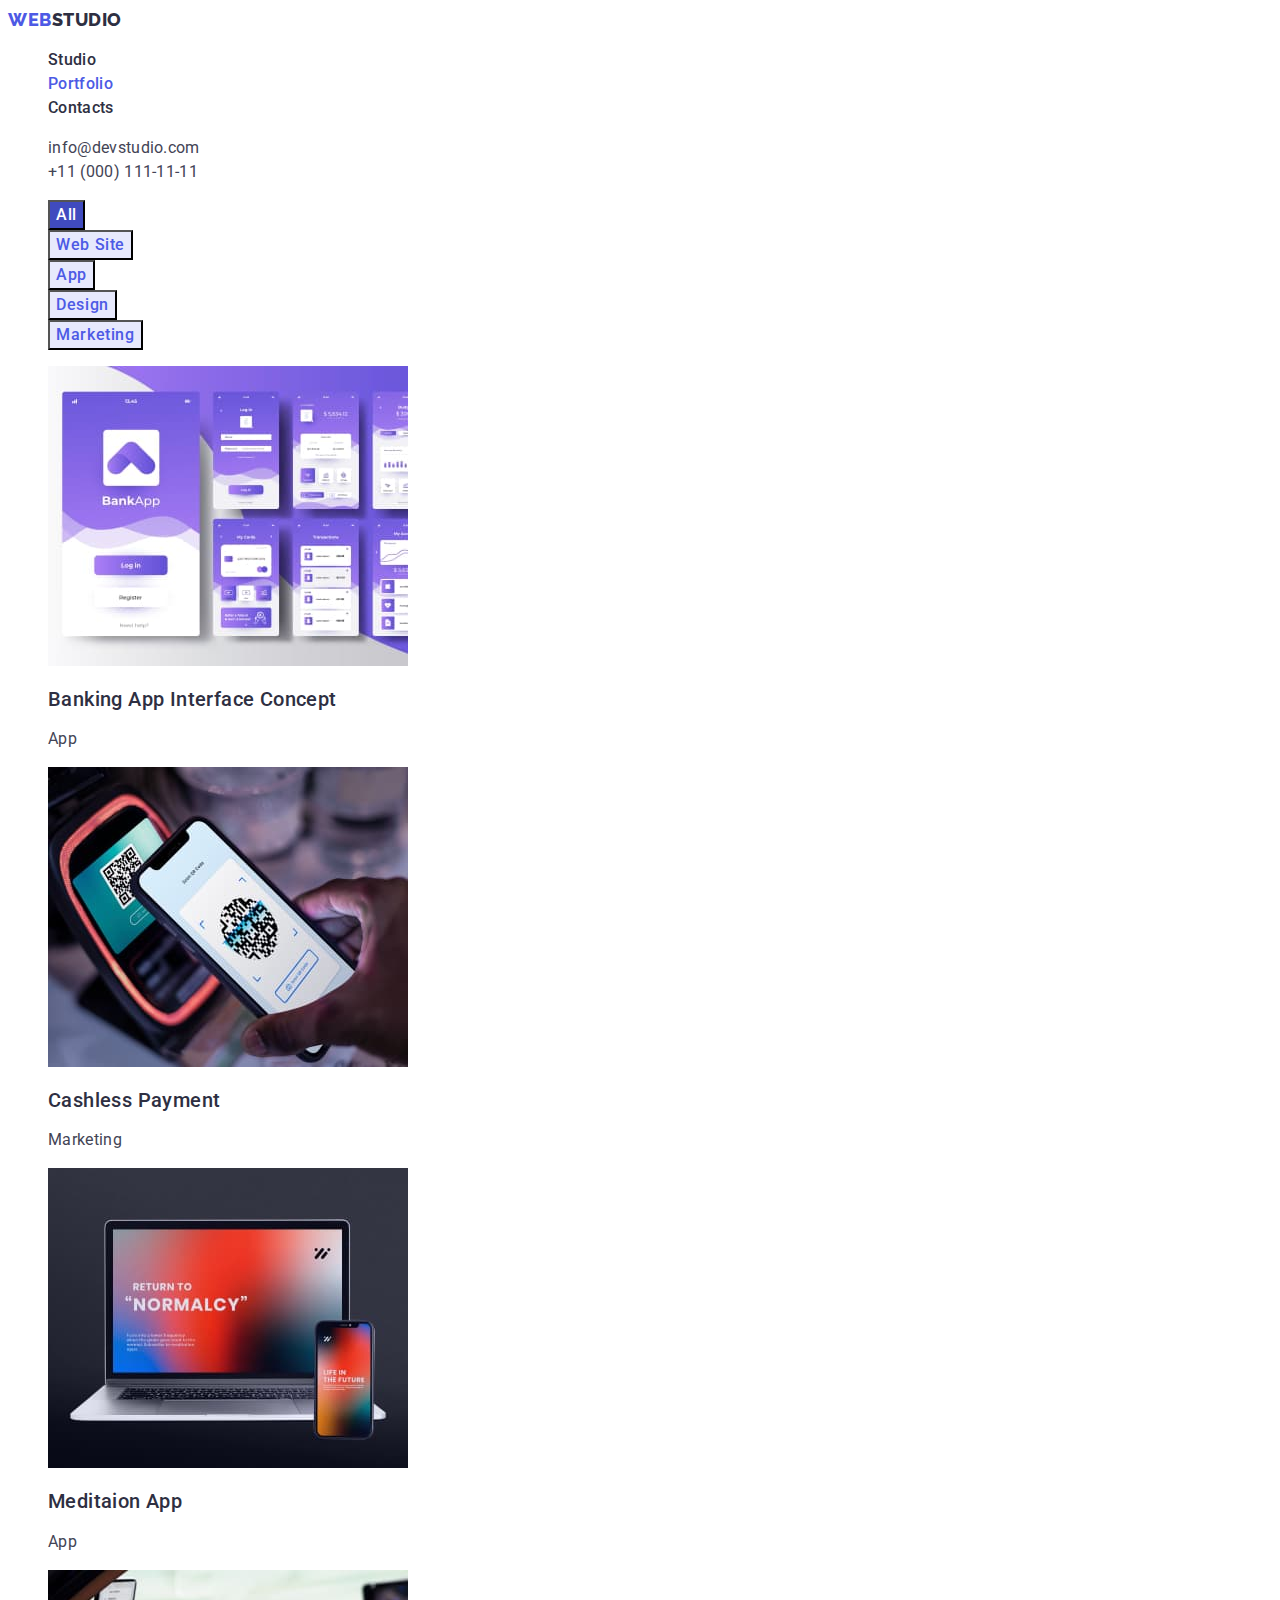
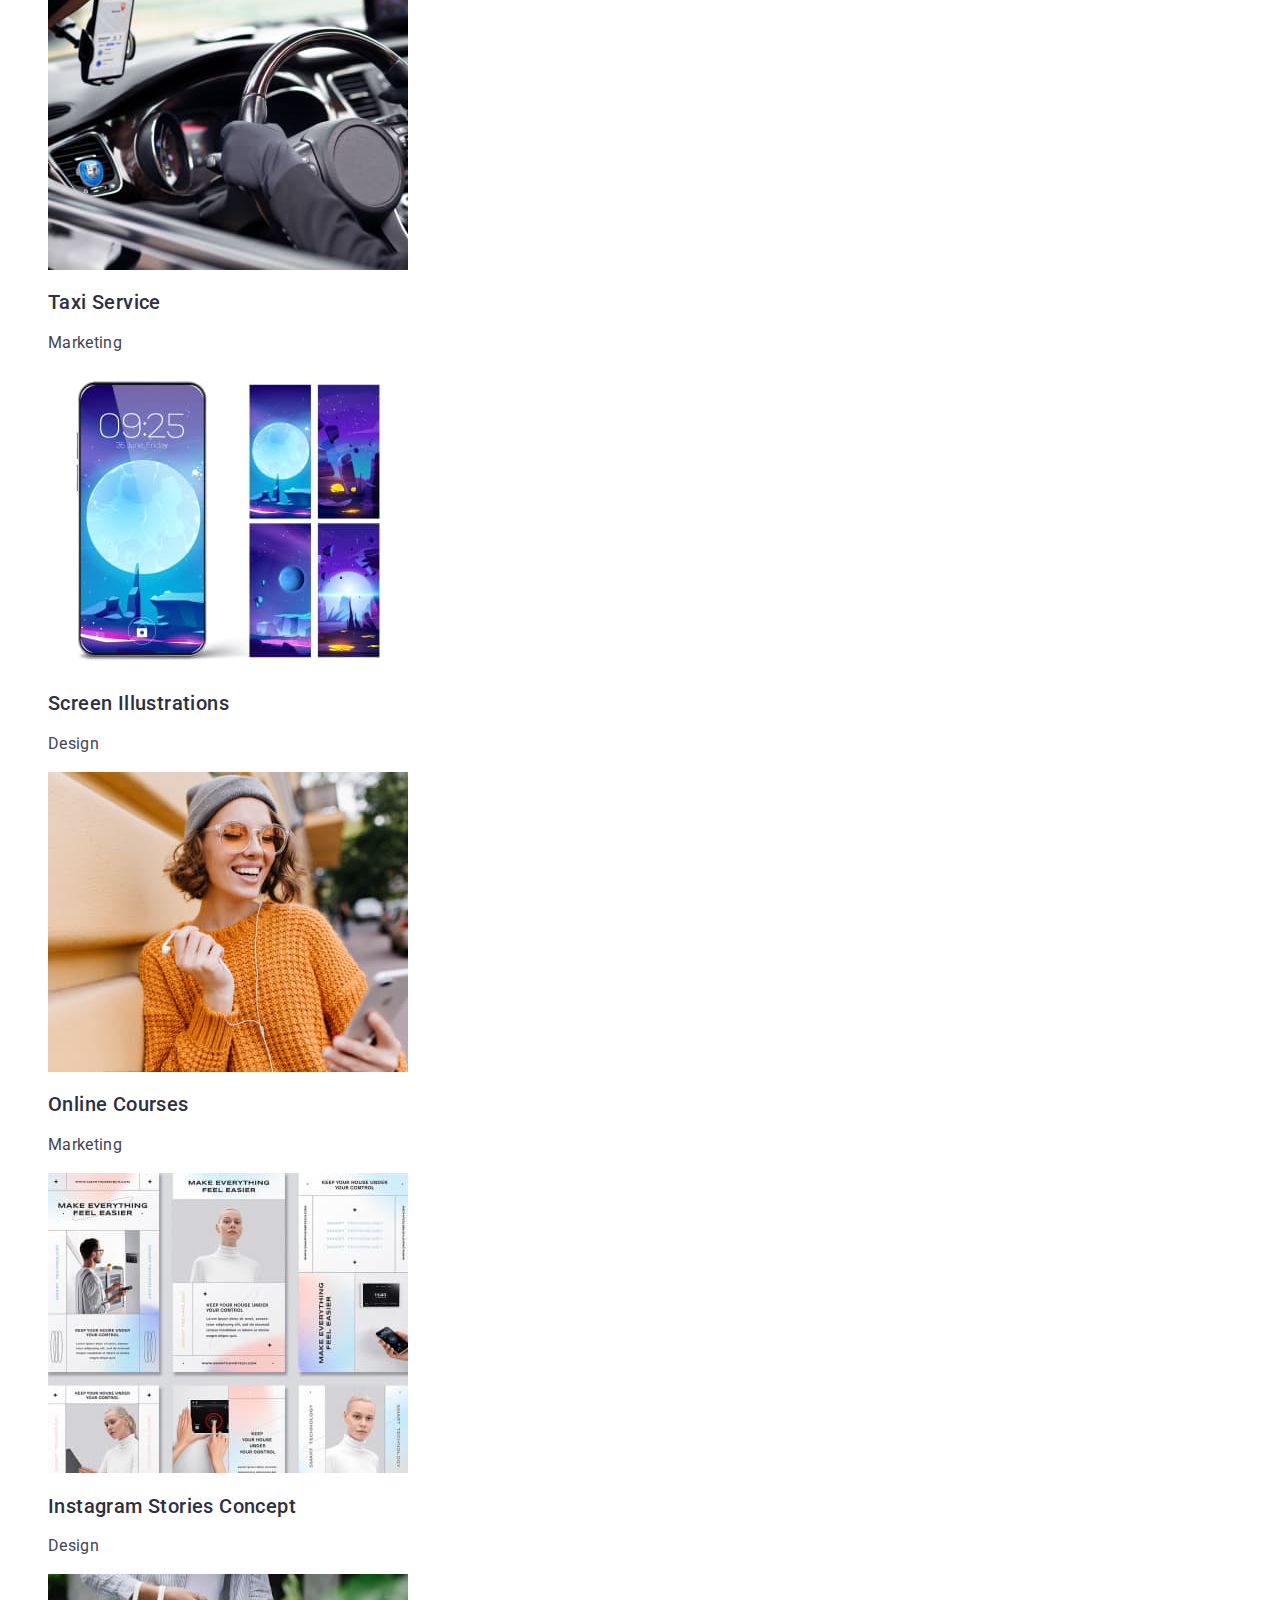
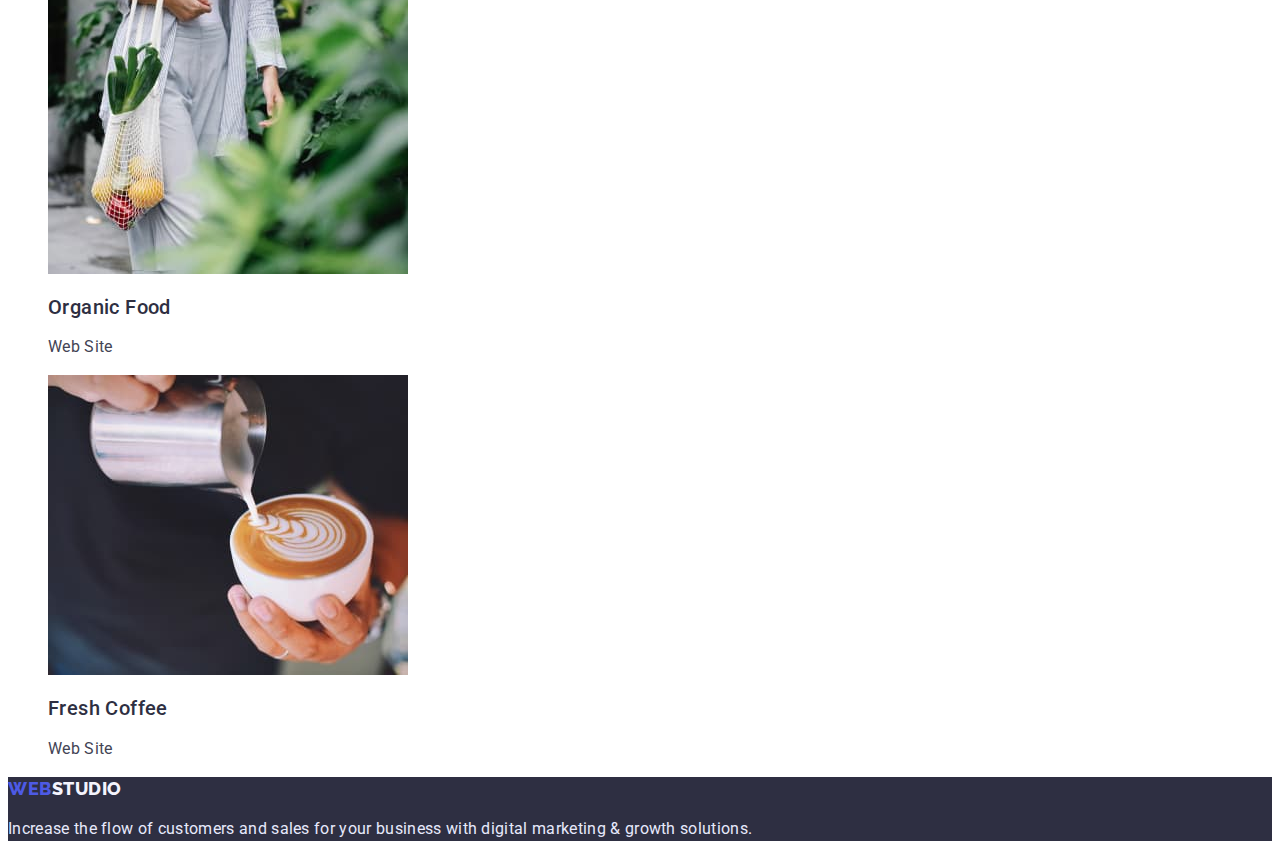
==== portfolio.html @ 308865af "Initial commit" ====
<!DOCTYPE html>
<html lang="en">
  <head>
    <meta charset="UTF-8" />
    <meta http-equiv="X-UA-Compatible" content="IE=edge" />
    <meta name="viewport" content="width=device-width, initial-scale=1.0" />
    <title>Web Studio</title>

    <!-- Fonts -->
    <link rel="preconnect" href="https://fonts.googleapis.com" />
    <link rel="preconnect" href="https://fonts.gstatic.com" crossorigin />
    <link
      href="https://fonts.googleapis.com/css2?family=Raleway:wght@800&family=Roboto:wght@400;500;700&display=swap"
      rel="stylesheet"
    />

    <link rel="stylesheet" href="./css/styles.css" />
  </head>

  <body>
    <header>
      <a href="./index.html" class="link logo"><span class="accent">WEB</span>STUDIO</a>

      <nav class="site-nav">
        <ul class="list">
          <li>
            <a href="./index.html" class="link">Studio</a>
          </li>
          <li>
            <a href="./portfolio.html" class="link active">Portfolio</a>
          </li>
          <li>
            <a href="./contacts.html" class="link">Contacts</a>
          </li>
        </ul>
      </nav>

      <ul class="list contacts-nav">
        <li>
          <a href="mailto:info@devstudio.com" class="link">info@devstudio.com</a>
        </li>
        <li>
          <a href="tel:110001111111" class="link">+11 (000) 111-11-11</a>
        </li>
      </ul>
    </header>

    <main>
      <section class="section">
        <h1 class="title visually-hidden">Portfolio</h1>

        <ul class="list">
          <li><button type="button" class="btn active">All</button></li>
          <li><button type="button" class="btn">Web Site</button></li>
          <li><button type="button" class="btn">App</button></li>
          <li><button type="button" class="btn">Design</button></li>
          <li><button type="button" class="btn">Marketing</button></li>
        </ul>

        <ul class="list">
          <li>
            <img
              src="./images/portfolio-01.jpg"
              alt="Banking App Interface Concept"
              width="360"
              height="300"
            />
            <h2 class="subtitle">Banking App Interface Concept</h2>
            <p class="text">App</p>
          </li>
          <li>
            <img src="./images/portfolio-02.jpg" alt="Cashless Payment" width="360" height="300" />
            <h2 class="subtitle">Cashless Payment</h2>
            <p class="text">Marketing</p>
          </li>
          <li>
            <img src="./images/portfolio-03.jpg" alt="Meditaion App" width="360" height="300" />
            <h2 class="subtitle">Meditaion App</h2>
            <p class="text">App</p>
          </li>
          <li>
            <img src="./images/portfolio-04.jpg" alt="Taxi Service" width="360" height="300" />
            <h2 class="subtitle">Taxi Service</h2>
            <p class="text">Marketing</p>
          </li>
          <li>
            <img
              src="./images/portfolio-05.jpg"
              alt="Screen Illustrations"
              width="360"
              height="300"
            />
            <h2 class="subtitle">Screen Illustrations</h2>
            <p class="text">Design</p>
          </li>
          <li>
            <img src="./images/portfolio-06.jpg" alt="Smiling girl" width="360" height="300" />
            <h2 class="subtitle">Online Courses</h2>
            <p class="text">Marketing</p>
          </li>
          <li>
            <img
              src="./images/portfolio-07.jpg"
              alt="Instagram Stories Concept"
              width="360"
              height="300"
            />
            <h2 class="subtitle">Instagram Stories Concept</h2>
            <p class="text">Design</p>
          </li>
          <li>
            <img src="./images/portfolio-08.jpg" alt="Organic Food" width="360" height="300" />
            <h2 class="subtitle">Organic Food</h2>
            <p class="text">Web Site</p>
          </li>
          <li>
            <img src="./images/portfolio-09.jpg" alt="Fresh Coffee" width="360" height="300" />
            <h2 class="subtitle">Fresh Coffee</h2>
            <p class="text">Web Site</p>
          </li>
        </ul>
      </section>
    </main>

    <footer class="footer-wrap">
      <a href="./index.html" class="link logo"><span class="accent">WEB</span>STUDIO</a>
      <p class="text">
        Increase the flow of customers and sales for your business with digital marketing & growth
        solutions.
      </p>
    </footer>
  </body>
</html>
---- css/styles.css ----
:root {
  /* IRIS: CTAs Focused Active states Links */
  --primary-brand-color: #4d5ae5;
  --pressed-state-color: #404bbf;

  /* NAVY BLUE: Overlays Shadows Headings */
  --dark-color: #2e2f42;

  /* GREEN: Valid fields Success messages */
  --sucsses-color: #31d0aa;

  /* SLATE: */
  --primary-text-color: #434455;

  /* LIGHT SLATE: Helper text Deemphasized text */
  --subtle-text-color: #8e8f99;

  /* CORNFLOWER: Accent color Hairlines Subtle backgrounds */
  --accent-color: #e7e9fc;

  /* CLOUD: Light mode backgrounds Light mode Dialogs/alerts  */
  --light-color: #f4f4fd;
  --white-color: #ffffff;
}

body {
  font-family: 'Roboto', sans-serif;
  font-size: 16px;
  letter-spacing: 0.02em;
  color: var(--primary-text-color);
  background-color: var(--white-color);
}

/* Common Rules */
.list {
  list-style: none;
}

.link {
  text-decoration: none;
}

.accent {
  color: var(--primary-brand-color);
}

.light {
  color: var(--light-color);
}

.btn {
  cursor: pointer;
  font-family: 'Roboto', sans-serif;
  font-weight: 500;
  font-size: 16px;
  line-height: 1.5;
  letter-spacing: 0.04em;
  color: var(--primary-brand-color);
  background-color: var(--accent-color);
}

.btn.active,
.btn:hover,
.btn:focus {
  color: var(--white-color);
  background-color: var(--pressed-state-color);
}

.visually-hidden {
  position: absolute;
  width: 1px;
  height: 1px;
  margin: -1px;
  border: 0;
  padding: 0;

  white-space: nowrap;
  clip-path: inset(100%);
  clip: rect(0 0 0 0);
  overflow: hidden;
}

/* HEADER */
.logo {
  font-family: 'Raleway', sans-serif;
  font-weight: 800;
  font-size: 18px;
  line-height: 1.33;
  letter-spacing: 0.03em;
  text-transform: uppercase;
  color: var(--dark-color);
}

.site-nav .link {
  font-weight: 500;
  /* font-size: 16px; */
  line-height: 1.5;
  /* letter-spacing: 0.02em; */
  color: var(--dark-color);
}

.site-nav .active {
  color: var(--primary-brand-color);
}

.contacts-nav .link {
  /* font-size: 16px; */
  line-height: 1.5;
  /* letter-spacing: 0.02em; */
  color: var(--primary-text-color);
}

.site-nav .link:hover,
.site-nav .link:focus,
.contacts-nav .link:hover,
.contacts-nav .link:focus {
  color: var(--primary-brand-color);
}

/* HERO section */
.hero {
  background-color: var(--dark-color);
}
.hero .title {
  color: var(--white-color);
  font-weight: 700;
  font-size: 56px;
  line-height: 1.07;
  letter-spacing: 0.02em;
  text-align: center;
}

.btn-hero {
  color: var(--white-color);
  background-color: var(--primary-brand-color);
}

/* SECTION */
.section .title {
  font-weight: 700;
  font-size: 36px;
  line-height: 1.11;
  letter-spacing: 0.02em;
  color: var(--dark-color);

  text-align: center;
  text-transform: capitalize;
}

.section .subtitle {
  font-weight: 500;
  font-size: 20px;
  line-height: 1.2;
  letter-spacing: 0.02em;
  color: var(--dark-color);
}

.section .text {
  line-height: 1.5;
}

/* TEAM section */
.team {
  background-color: var(--light-color);
}

/* FOOTER */

.footer-wrap {
  background-color: var(--dark-color);
  color: var(--accent-color);
}

.footer-wrap .logo {
  color: var(--light-color);
}

.footer-wrap .text {
  line-height: 1.5;
}
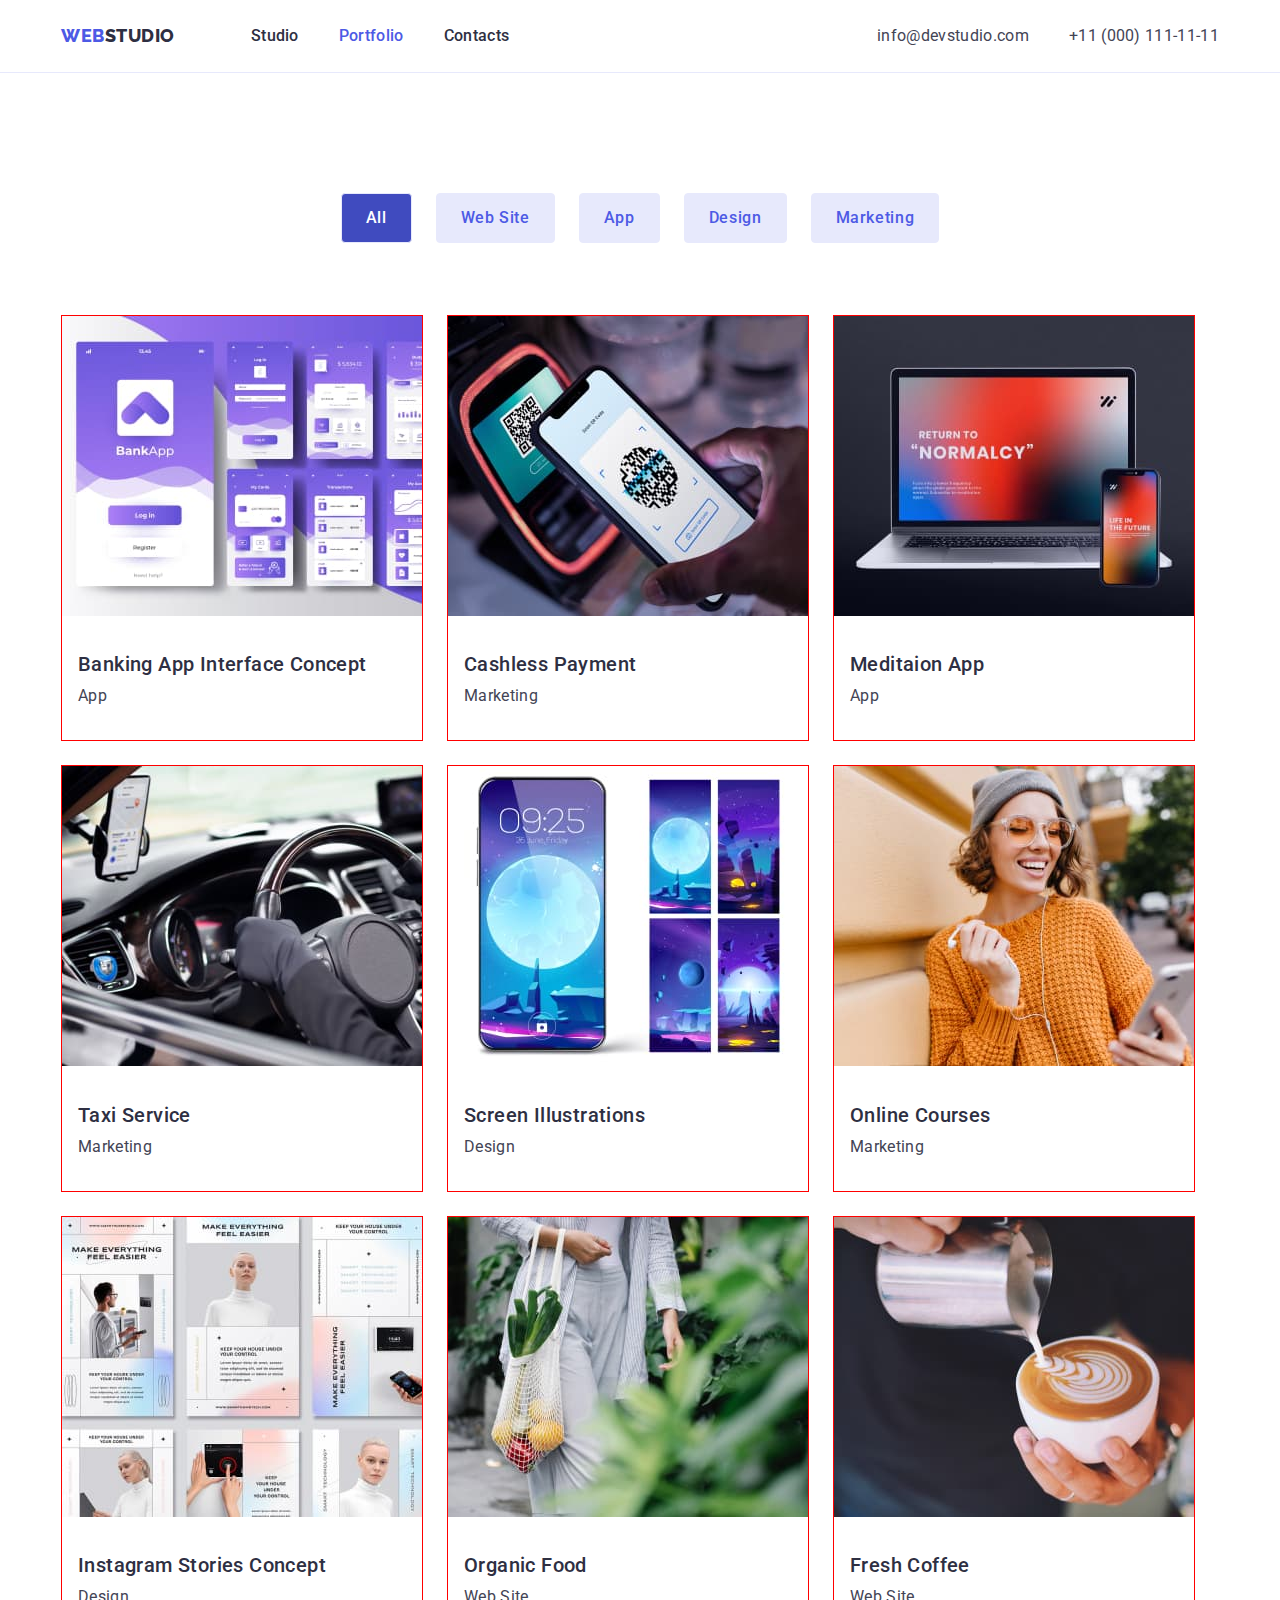
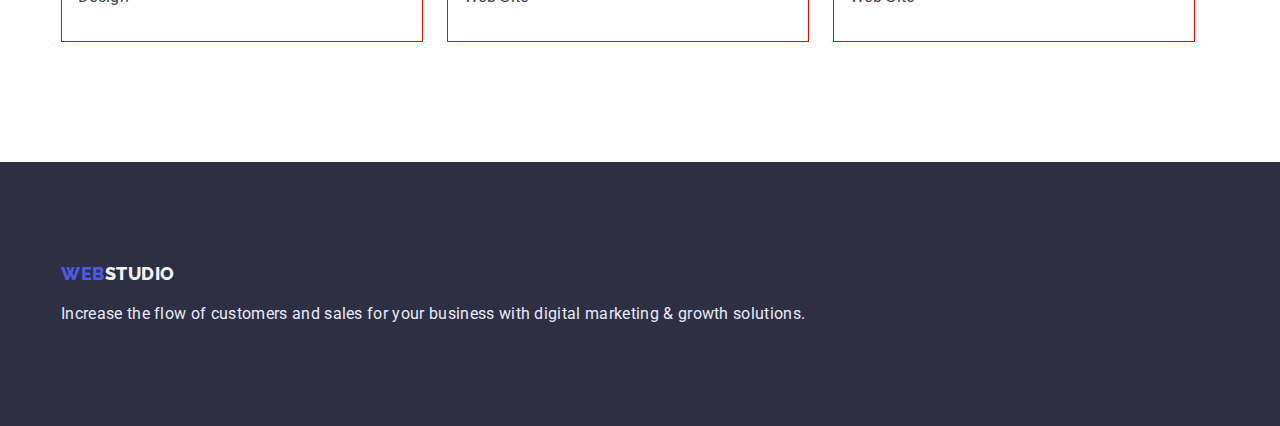
==== commit 948e0217: "first commit" ====
--- a/portfolio.html
+++ b/portfolio.html
@@ -14,120 +14,145 @@
       rel="stylesheet"
     />
 
+    <link
+      rel="stylesheet"
+      href="https://cdnjs.cloudflare.com/ajax/libs/modern-normalize/1.1.0/modern-normalize.css"
+    />
     <link rel="stylesheet" href="./css/styles.css" />
   </head>
 
   <body>
-    <header>
-      <a href="./index.html" class="link logo"><span class="accent">WEB</span>STUDIO</a>
+    <header class="header">
+      <div class="container">
+        <a href="./index.html" class="link logo"><span class="accent">WEB</span>STUDIO</a>
 
-      <nav class="site-nav">
-        <ul class="list">
-          <li>
-            <a href="./index.html" class="link">Studio</a>
+        <nav>
+          <ul class="site-nav">
+            <li class="item">
+              <a href="./index.html" class="link">Studio</a>
+            </li>
+            <li class="item">
+              <a href="./portfolio.html" class="link active">Portfolio</a>
+            </li>
+            <li class="item">
+              <a href="./contacts.html" class="link">Contacts</a>
+            </li>
+          </ul>
+        </nav>
+
+        <ul class="contacts-nav">
+          <li class="item">
+            <a href="mailto:info@devstudio.com" class="link">info@devstudio.com</a>
           </li>
-          <li>
-            <a href="./portfolio.html" class="link active">Portfolio</a>
-          </li>
-          <li>
-            <a href="./contacts.html" class="link">Contacts</a>
+          <li class="item">
+            <a href="tel:110001111111" class="link">+11 (000) 111-11-11</a>
           </li>
         </ul>
-      </nav>
-
-      <ul class="list contacts-nav">
-        <li>
-          <a href="mailto:info@devstudio.com" class="link">info@devstudio.com</a>
-        </li>
-        <li>
-          <a href="tel:110001111111" class="link">+11 (000) 111-11-11</a>
-        </li>
-      </ul>
+      </div>
     </header>
 
     <main>
       <section class="section">
-        <h1 class="title visually-hidden">Portfolio</h1>
+        <div class="container">
+          <h1 class="title visually-hidden">Portfolio</h1>
 
-        <ul class="list">
-          <li><button type="button" class="btn active">All</button></li>
-          <li><button type="button" class="btn">Web Site</button></li>
-          <li><button type="button" class="btn">App</button></li>
-          <li><button type="button" class="btn">Design</button></li>
-          <li><button type="button" class="btn">Marketing</button></li>
-        </ul>
+          <ul class="portfolio-nav">
+            <li class="item">
+              <button type="button" class="btn active">All</button>
+            </li>
+            <li class="item">
+              <button type="button" class="btn">Web Site</button>
+            </li>
+            <li class="item">
+              <button type="button" class="btn">App</button>
+            </li>
+            <li class="item">
+              <button type="button" class="btn">Design</button>
+            </li>
+            <li class="item">
+              <button type="button" class="btn">Marketing</button>
+            </li>
+          </ul>
 
-        <ul class="list">
-          <li>
-            <img
-              src="./images/portfolio-01.jpg"
-              alt="Banking App Interface Concept"
-              width="360"
-              height="300"
-            />
-            <h2 class="subtitle">Banking App Interface Concept</h2>
-            <p class="text">App</p>
-          </li>
-          <li>
-            <img src="./images/portfolio-02.jpg" alt="Cashless Payment" width="360" height="300" />
-            <h2 class="subtitle">Cashless Payment</h2>
-            <p class="text">Marketing</p>
-          </li>
-          <li>
-            <img src="./images/portfolio-03.jpg" alt="Meditaion App" width="360" height="300" />
-            <h2 class="subtitle">Meditaion App</h2>
-            <p class="text">App</p>
-          </li>
-          <li>
-            <img src="./images/portfolio-04.jpg" alt="Taxi Service" width="360" height="300" />
-            <h2 class="subtitle">Taxi Service</h2>
-            <p class="text">Marketing</p>
-          </li>
-          <li>
-            <img
-              src="./images/portfolio-05.jpg"
-              alt="Screen Illustrations"
-              width="360"
-              height="300"
-            />
-            <h2 class="subtitle">Screen Illustrations</h2>
-            <p class="text">Design</p>
-          </li>
-          <li>
-            <img src="./images/portfolio-06.jpg" alt="Smiling girl" width="360" height="300" />
-            <h2 class="subtitle">Online Courses</h2>
-            <p class="text">Marketing</p>
-          </li>
-          <li>
-            <img
-              src="./images/portfolio-07.jpg"
-              alt="Instagram Stories Concept"
-              width="360"
-              height="300"
-            />
-            <h2 class="subtitle">Instagram Stories Concept</h2>
-            <p class="text">Design</p>
-          </li>
-          <li>
-            <img src="./images/portfolio-08.jpg" alt="Organic Food" width="360" height="300" />
-            <h2 class="subtitle">Organic Food</h2>
-            <p class="text">Web Site</p>
-          </li>
-          <li>
-            <img src="./images/portfolio-09.jpg" alt="Fresh Coffee" width="360" height="300" />
-            <h2 class="subtitle">Fresh Coffee</h2>
-            <p class="text">Web Site</p>
-          </li>
-        </ul>
+          <ul class="portfolio-list">
+            <li class="item">
+              <img
+                src="./images/portfolio-01.jpg"
+                alt="Banking App Interface Concept"
+                width="360"
+                height="300"
+              />
+              <h2 class="subtitle">Banking App Interface Concept</h2>
+              <p class="text">App</p>
+            </li>
+            <li class="item">
+              <img
+                src="./images/portfolio-02.jpg"
+                alt="Cashless Payment"
+                width="360"
+                height="300"
+              />
+              <h2 class="subtitle">Cashless Payment</h2>
+              <p class="text">Marketing</p>
+            </li>
+            <li class="item">
+              <img src="./images/portfolio-03.jpg" alt="Meditaion App" width="360" height="300" />
+              <h2 class="subtitle">Meditaion App</h2>
+              <p class="text">App</p>
+            </li>
+            <li class="item">
+              <img src="./images/portfolio-04.jpg" alt="Taxi Service" width="360" height="300" />
+              <h2 class="subtitle">Taxi Service</h2>
+              <p class="text">Marketing</p>
+            </li>
+            <li class="item">
+              <img
+                src="./images/portfolio-05.jpg"
+                alt="Screen Illustrations"
+                width="360"
+                height="300"
+              />
+              <h2 class="subtitle">Screen Illustrations</h2>
+              <p class="text">Design</p>
+            </li>
+            <li class="item">
+              <img src="./images/portfolio-06.jpg" alt="Smiling girl" width="360" height="300" />
+              <h2 class="subtitle">Online Courses</h2>
+              <p class="text">Marketing</p>
+            </li>
+            <li class="item">
+              <img
+                src="./images/portfolio-07.jpg"
+                alt="Instagram Stories Concept"
+                width="360"
+                height="300"
+              />
+              <h2 class="subtitle">Instagram Stories Concept</h2>
+              <p class="text">Design</p>
+            </li>
+            <li class="item">
+              <img src="./images/portfolio-08.jpg" alt="Organic Food" width="360" height="300" />
+              <h2 class="subtitle">Organic Food</h2>
+              <p class="text">Web Site</p>
+            </li>
+            <li class="item">
+              <img src="./images/portfolio-09.jpg" alt="Fresh Coffee" width="360" height="300" />
+              <h2 class="subtitle">Fresh Coffee</h2>
+              <p class="text">Web Site</p>
+            </li>
+          </ul>
+        </div>
       </section>
     </main>
 
-    <footer class="footer-wrap">
-      <a href="./index.html" class="link logo"><span class="accent">WEB</span>STUDIO</a>
-      <p class="text">
-        Increase the flow of customers and sales for your business with digital marketing & growth
-        solutions.
-      </p>
+    <footer class="footer">
+      <div class="container">
+        <a href="./index.html" class="link logo"><span class="accent">WEB</span>STUDIO</a>
+        <p class="text">
+          Increase the flow of customers and sales for your business with digital marketing & growth
+          solutions.
+        </p>
+      </div>
     </footer>
   </body>
 </html>
--- a/css/styles.css
+++ b/css/styles.css
@@ -31,41 +31,24 @@
   background-color: var(--white-color);
 }
 
+h1,
+h2,
+h3,
+h4,
+h5,
+h6,
+p {
+  margin: 0;
+  padding: 0;
+}
+
+ul {
+  list-style: none;
+  margin: 0;
+  padding: 0;
+}
+
 /* Common Rules */
-.list {
-  list-style: none;
-}
-
-.link {
-  text-decoration: none;
-}
-
-.accent {
-  color: var(--primary-brand-color);
-}
-
-.light {
-  color: var(--light-color);
-}
-
-.btn {
-  cursor: pointer;
-  font-family: 'Roboto', sans-serif;
-  font-weight: 500;
-  font-size: 16px;
-  line-height: 1.5;
-  letter-spacing: 0.04em;
-  color: var(--primary-brand-color);
-  background-color: var(--accent-color);
-}
-
-.btn.active,
-.btn:hover,
-.btn:focus {
-  color: var(--white-color);
-  background-color: var(--pressed-state-color);
-}
-
 .visually-hidden {
   position: absolute;
   width: 1px;
@@ -80,8 +63,91 @@
   overflow: hidden;
 }
 
+.link {
+  text-decoration: none;
+}
+
+.accent {
+  color: var(--primary-brand-color);
+}
+
+.light {
+  color: var(--light-color);
+}
+
+.text-center {
+  text-align: center;
+}
+
+.btn {
+  padding: 12px 24px;
+  cursor: pointer;
+  font-family: 'Roboto', sans-serif;
+  font-weight: 500;
+  font-size: 16px;
+  line-height: 1.5;
+  letter-spacing: 0.04em;
+  color: var(--primary-brand-color);
+  background-color: var(--accent-color);
+  border: 1px solid var(--accent-color);
+  border-radius: 4px;
+}
+
+.btn.active,
+.btn:hover,
+.btn:focus {
+  color: var(--white-color);
+  background-color: var(--pressed-state-color);
+}
+
+.container {
+  width: 1158px;
+  margin-left: auto;
+  margin-right: auto;
+}
+
+.section {
+  padding-top: 120px;
+  padding-bottom: 120px;
+}
+
+.section .title {
+  font-weight: 700;
+  font-size: 36px;
+  line-height: 1.11;
+  letter-spacing: 0.02em;
+  color: var(--dark-color);
+
+  text-align: center;
+  text-transform: capitalize;
+}
+
+.section .subtitle {
+  font-weight: 500;
+  font-size: 20px;
+  line-height: 1.2;
+  letter-spacing: 0.02em;
+  color: var(--dark-color);
+}
+
+.section .text {
+  line-height: 1.5;
+}
+
 /* HEADER */
+.header {
+  border-bottom: 1px solid var(--accent-color);
+}
+
+.header .container {
+  display: flex;
+  padding-top: 24px;
+  padding-bottom: 24px;
+}
+
 .logo {
+  margin-right: 76px;
+
   font-family: 'Raleway', sans-serif;
   font-weight: 800;
   font-size: 18px;
@@ -91,22 +157,35 @@
   color: var(--dark-color);
 }
 
+.site-nav {
+  display: flex;
+}
+
+.site-nav .item:not(:last-child) {
+  margin-right: 40px;
+}
+
 .site-nav .link {
   font-weight: 500;
-  /* font-size: 16px; */
-  line-height: 1.5;
-  /* letter-spacing: 0.02em; */
+  line-height: 1.5;
   color: var(--dark-color);
 }
 
-.site-nav .active {
+.site-nav .link.active {
   color: var(--primary-brand-color);
 }
 
+.contacts-nav {
+  display: flex;
+  margin-left: auto;
+}
+
+.contacts-nav .item:not(:last-child) {
+  margin-right: 40px;
+}
+
 .contacts-nav .link {
-  /* font-size: 16px; */
-  line-height: 1.5;
-  /* letter-spacing: 0.02em; */
+  line-height: 1.5;
   color: var(--primary-text-color);
 }
 
@@ -120,43 +199,47 @@
 /* HERO section */
 .hero {
   background-color: var(--dark-color);
-}
-.hero .title {
+  text-align: center;
+  /* padding-top: 188px; */
+  /* padding-bottom: 188px; */
+}
+
+.section.hero .title {
   color: var(--white-color);
   font-weight: 700;
   font-size: 56px;
   line-height: 1.07;
   letter-spacing: 0.02em;
-  text-align: center;
 }
 
 .btn-hero {
+  margin-top: 48px;
+  padding: 16px 32px;
   color: var(--white-color);
   background-color: var(--primary-brand-color);
-}
-
-/* SECTION */
-.section .title {
-  font-weight: 700;
-  font-size: 36px;
-  line-height: 1.11;
-  letter-spacing: 0.02em;
-  color: var(--dark-color);
-
-  text-align: center;
-  text-transform: capitalize;
-}
-
-.section .subtitle {
-  font-weight: 500;
-  font-size: 20px;
-  line-height: 1.2;
-  letter-spacing: 0.02em;
-  color: var(--dark-color);
-}
-
-.section .text {
-  line-height: 1.5;
+  box-shadow: 0px 4px 4px rgba(0, 0, 0, 0.15);
+}
+
+/* SKILLS section */
+.skills-list {
+  display: flex;
+}
+
+.skills-list .item:not(:last-child) {
+  margin-right: 24px;
+}
+
+.skills-list .subtitle {
+  margin-bottom: 8px;
+}
+/* WORK section */
+.work-list {
+  display: flex;
+  margin-top: 72px;
+}
+
+.work-list .item:not(:last-child) {
+  margin-right: 24px;
 }
 
 /* TEAM section */
@@ -164,17 +247,84 @@
   background-color: var(--light-color);
 }
 
+.team-list {
+  display: flex;
+  margin-top: 72px;
+}
+
+.team-list .item {
+  padding-bottom: 32px;
+  background-color: var(--white-color);
+  /* text-align: center; */
+  border-radius: 0px 0px 4px 4px;
+  box-shadow: 0px 1px 6px rgba(46, 47, 66, 0.08), 0px 1px 1px rgba(46, 47, 66, 0.16),
+    0px 2px 1px rgba(46, 47, 66, 0.08);
+}
+
+.team-list .item:not(:last-child) {
+  margin-right: 24px;
+}
+
+.team-list .subtitle {
+  margin-top: 32px;
+  margin-bottom: 8px;
+}
+
 /* FOOTER */
 
-.footer-wrap {
+.footer {
+  padding: 100px 0;
   background-color: var(--dark-color);
   color: var(--accent-color);
 }
 
-.footer-wrap .logo {
+.footer .logo {
+  margin-right: 0;
   color: var(--light-color);
 }
 
-.footer-wrap .text {
-  line-height: 1.5;
-}
+.footer .text {
+  display: block;
+  margin-top: 16px;
+  line-height: 1.5;
+}
+
+/* PORTFOLIO page */
+.portfolio-nav {
+  display: flex;
+  justify-content: center;
+}
+
+.portfolio-nav .item:not(:last-child) {
+  margin-right: 24px;
+}
+
+.portfolio-list {
+  display: flex;
+  flex-wrap: wrap;
+
+  margin-top: 72px;
+}
+
+.portfolio-list .item {
+  border: 1px solid red;
+  padding-bottom: 32px;
+}
+
+.portfolio-list .item:not(:last-child) {
+  margin-right: 24px;
+}
+
+.portfolio-list .item:nth-child(n + 4) {
+  margin-top: 24px;
+}
+
+.portfolio-list .subtitle,
+.portfolio-list .text {
+  margin-left: 16px;
+}
+
+.portfolio-list .subtitle {
+  margin-top: 32px;
+  margin-bottom: 8px;
+}
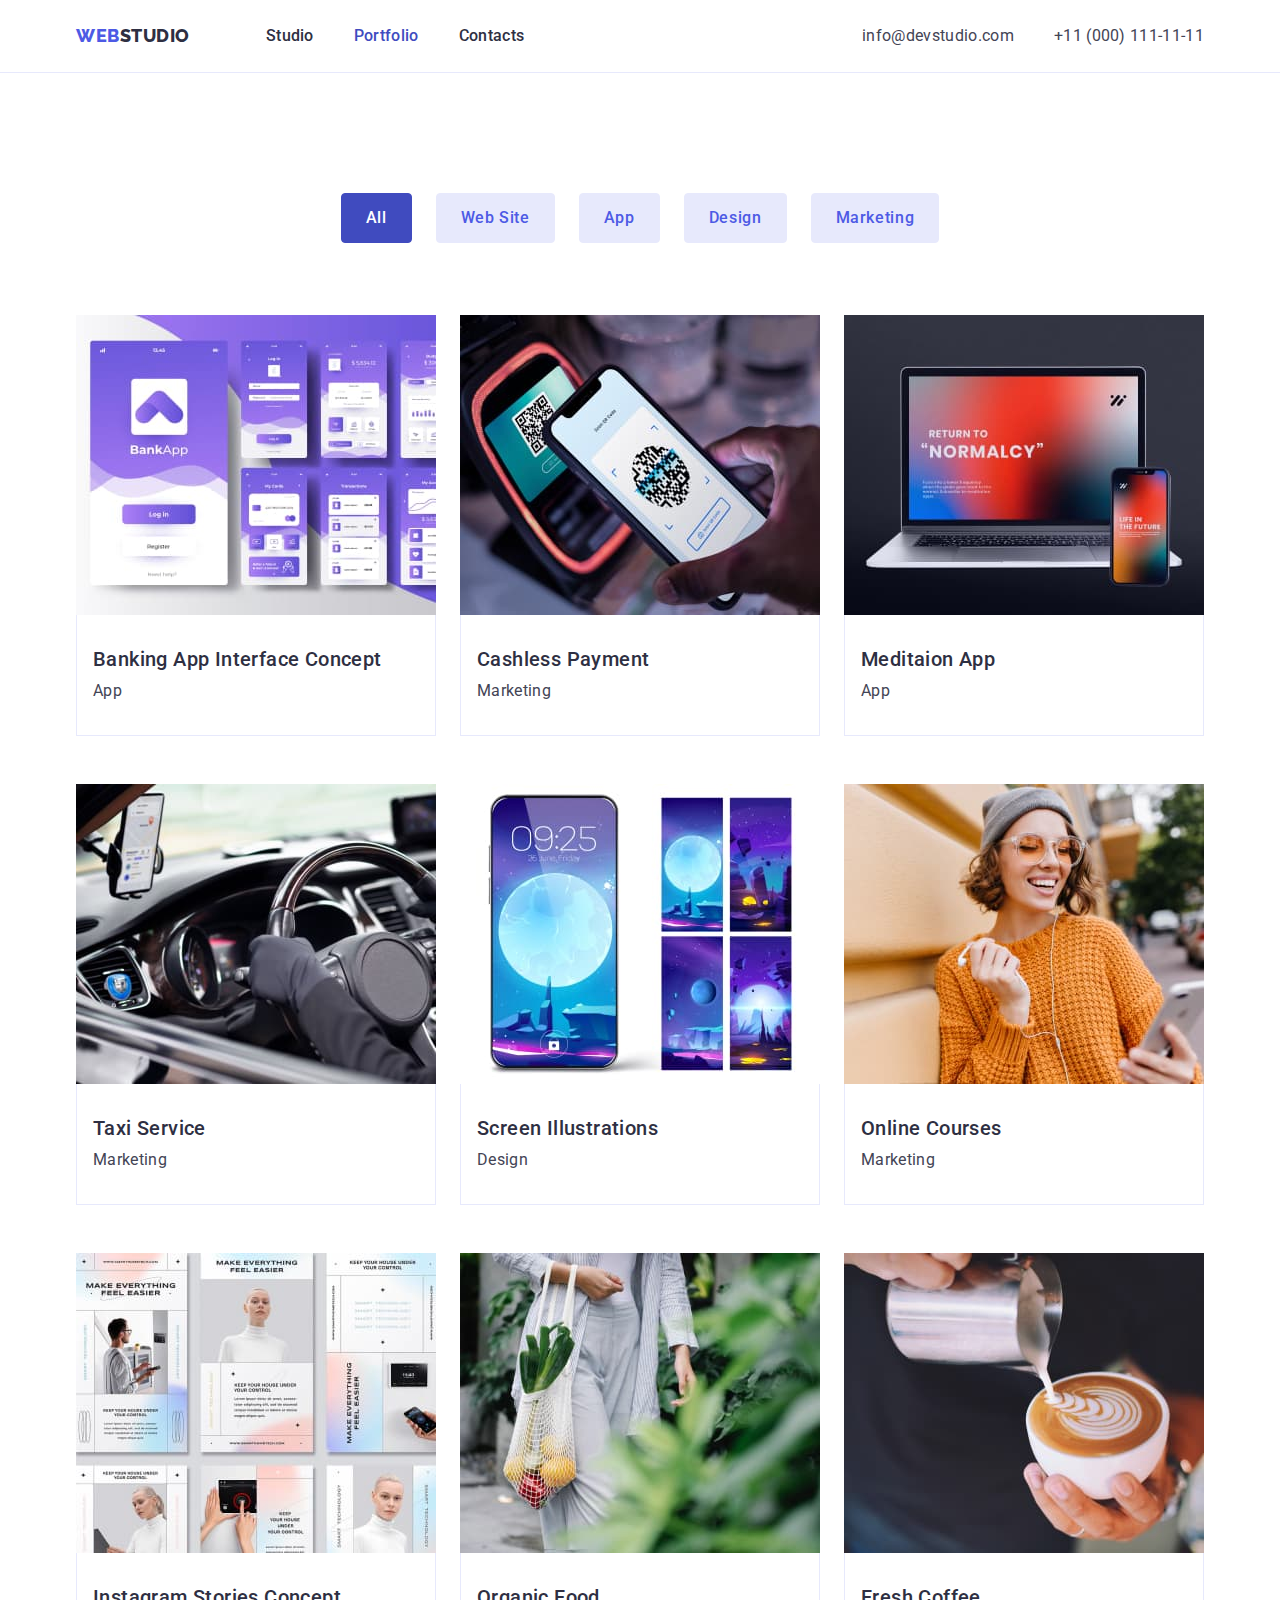
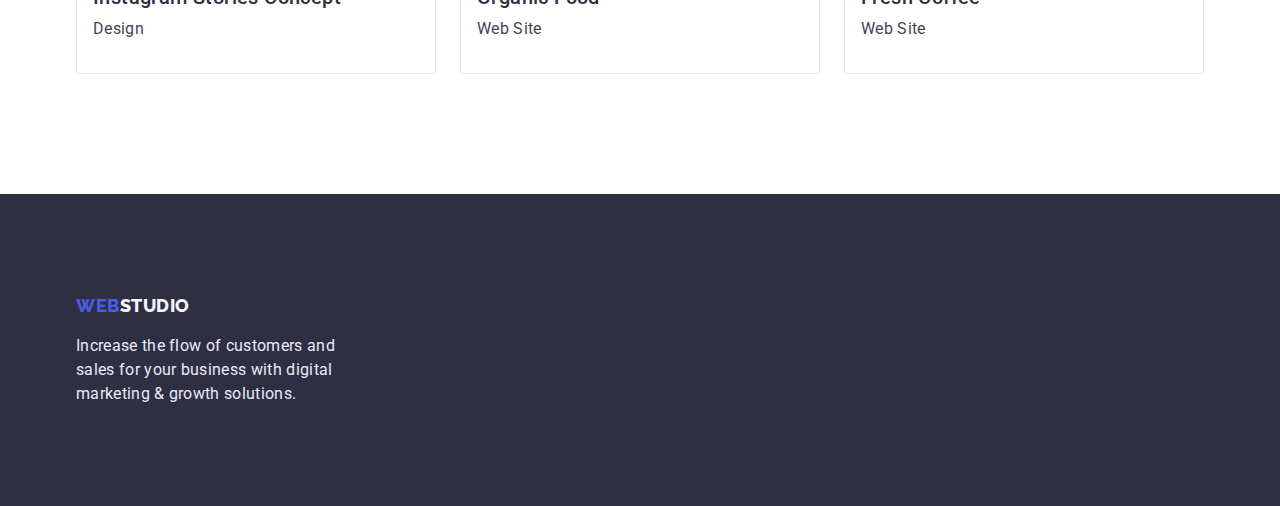
==== commit e2ffc058: "update hm-03" ====
--- a/portfolio.html
+++ b/portfolio.html
@@ -74,71 +74,167 @@
             </li>
           </ul>
 
-          <ul class="portfolio-list">
-            <li class="item">
-              <img
-                src="./images/portfolio-01.jpg"
-                alt="Banking App Interface Concept"
-                width="360"
-                height="300"
-              />
-              <h2 class="subtitle">Banking App Interface Concept</h2>
-              <p class="text">App</p>
-            </li>
-            <li class="item">
-              <img
-                src="./images/portfolio-02.jpg"
-                alt="Cashless Payment"
-                width="360"
-                height="300"
-              />
-              <h2 class="subtitle">Cashless Payment</h2>
-              <p class="text">Marketing</p>
-            </li>
-            <li class="item">
-              <img src="./images/portfolio-03.jpg" alt="Meditaion App" width="360" height="300" />
-              <h2 class="subtitle">Meditaion App</h2>
-              <p class="text">App</p>
-            </li>
-            <li class="item">
-              <img src="./images/portfolio-04.jpg" alt="Taxi Service" width="360" height="300" />
-              <h2 class="subtitle">Taxi Service</h2>
-              <p class="text">Marketing</p>
-            </li>
-            <li class="item">
-              <img
-                src="./images/portfolio-05.jpg"
-                alt="Screen Illustrations"
-                width="360"
-                height="300"
-              />
-              <h2 class="subtitle">Screen Illustrations</h2>
-              <p class="text">Design</p>
-            </li>
-            <li class="item">
-              <img src="./images/portfolio-06.jpg" alt="Smiling girl" width="360" height="300" />
-              <h2 class="subtitle">Online Courses</h2>
-              <p class="text">Marketing</p>
-            </li>
-            <li class="item">
-              <img
-                src="./images/portfolio-07.jpg"
-                alt="Instagram Stories Concept"
-                width="360"
-                height="300"
-              />
-              <h2 class="subtitle">Instagram Stories Concept</h2>
-              <p class="text">Design</p>
-            </li>
-            <li class="item">
-              <img src="./images/portfolio-08.jpg" alt="Organic Food" width="360" height="300" />
-              <h2 class="subtitle">Organic Food</h2>
-              <p class="text">Web Site</p>
-            </li>
-            <li class="item">
-              <img src="./images/portfolio-09.jpg" alt="Fresh Coffee" width="360" height="300" />
-              <h2 class="subtitle">Fresh Coffee</h2>
-              <p class="text">Web Site</p>
+          <ul class="portfolio-cards">
+            <li class="item">
+              <div class="card">
+                <div class="card-thumb">
+                  <img
+                    src="./images/portfolio-01.jpg"
+                    alt="Banking App Interface Concept"
+                    width="360"
+                    height="300"
+                  />
+                </div>
+
+                <div class="card-content">
+                  <h2 class="subtitle">Banking App Interface Concept</h2>
+                  <p class="text">App</p>
+                </div>
+              </div>
+            </li>
+
+            <li class="item">
+              <div class="card">
+                <div class="card-thumb">
+                  <img
+                    src="./images/portfolio-02.jpg"
+                    alt="Cashless Payment"
+                    width="360"
+                    height="300"
+                  />
+                </div>
+                <div class="card-content">
+                  <h2 class="subtitle">Cashless Payment</h2>
+                  <p class="text">Marketing</p>
+                </div>
+              </div>
+            </li>
+
+            <li class="item">
+              <div class="card">
+                <div class="card-thumb">
+                  <img
+                    class="cart-img"
+                    src="./images/portfolio-03.jpg"
+                    alt="Meditaion App"
+                    width="360"
+                    height="300"
+                  />
+                </div>
+
+                <div class="card-content">
+                  <h2 class="subtitle">Meditaion App</h2>
+                  <p class="text">App</p>
+                </div>
+              </div>
+            </li>
+
+            <li class="item">
+              <div class="card">
+                <div class="card-thumb">
+                  <img
+                    src="./images/portfolio-04.jpg"
+                    alt="Taxi Service"
+                    width="360"
+                    height="300"
+                  />
+                </div>
+
+                <div class="card-content">
+                  <h2 class="subtitle">Taxi Service</h2>
+                  <p class="text">Marketing</p>
+                </div>
+              </div>
+            </li>
+
+            <li class="item">
+              <div class="card">
+                <div class="card-thumb">
+                  <img
+                    src="./images/portfolio-05.jpg"
+                    alt="Screen Illustrations"
+                    width="360"
+                    height="300"
+                  />
+                </div>
+
+                <div class="card-content">
+                  <h2 class="subtitle">Screen Illustrations</h2>
+                  <p class="text">Design</p>
+                </div>
+              </div>
+            </li>
+
+            <li class="item">
+              <div class="card">
+                <div class="card-thumb">
+                  <img
+                    src="./images/portfolio-06.jpg"
+                    alt="Smiling girl"
+                    width="360"
+                    height="300"
+                  />
+                </div>
+
+                <div class="card-content">
+                  <h2 class="subtitle">Online Courses</h2>
+                  <p class="text">Marketing</p>
+                </div>
+              </div>
+            </li>
+
+            <li class="item">
+              <div class="card">
+                <div class="card-thumb">
+                  <img
+                    src="./images/portfolio-07.jpg"
+                    alt="Instagram Stories Concept"
+                    width="360"
+                    height="300"
+                  />
+                </div>
+
+                <div class="card-content">
+                  <h2 class="subtitle">Instagram Stories Concept</h2>
+                  <p class="text">Design</p>
+                </div>
+              </div>
+            </li>
+
+            <li class="item">
+              <div class="card">
+                <div class="card-thumb">
+                  <img
+                    src="./images/portfolio-08.jpg"
+                    alt="Organic Food"
+                    width="360"
+                    height="300"
+                  />
+                </div>
+
+                <div class="card-content">
+                  <h2 class="subtitle">Organic Food</h2>
+                  <p class="text">Web Site</p>
+                </div>
+              </div>
+            </li>
+
+            <li class="item">
+              <div class="card">
+                <div class="card-thumb">
+                  <img
+                    src="./images/portfolio-09.jpg"
+                    alt="Fresh Coffee"
+                    width="360"
+                    height="300"
+                  />
+                </div>
+
+                <div class="card-content">
+                  <h2 class="subtitle">Fresh Coffee</h2>
+                  <p class="text">Web Site</p>
+                </div>
+              </div>
             </li>
           </ul>
         </div>
--- a/css/styles.css
+++ b/css/styles.css
@@ -21,6 +21,19 @@
   /* CLOUD: Light mode backgrounds Light mode Dialogs/alerts  */
   --light-color: #f4f4fd;
   --white-color: #ffffff;
+
+  --card-col-gap: 24px;
+  --card-row-gap: 48px;
+}
+
+html {
+  box-sizing: border-box;
+}
+
+*,
+*::before,
+*::after {
+  box-sizing: inherit;
 }
 
 body {
@@ -39,7 +52,12 @@
 h6,
 p {
   margin: 0;
-  padding: 0;
+}
+
+img {
+  display: block;
+  max-width: 100%;
+  height: auto;
 }
 
 ul {
@@ -48,7 +66,9 @@
   padding: 0;
 }
 
-/* Common Rules */
+/*! ---------------------- */
+/*! COMMON Rules           */
+/*! ---------------------- */
 .visually-hidden {
   position: absolute;
   width: 1px;
@@ -98,12 +118,15 @@
 .btn:focus {
   color: var(--white-color);
   background-color: var(--pressed-state-color);
+  border-color: var(--pressed-state-color);
 }
 
 .container {
   width: 1158px;
   margin-left: auto;
   margin-right: auto;
+  padding-left: 15px;
+  padding-right: 15px;
 }
 
 .section {
@@ -134,7 +157,9 @@
   line-height: 1.5;
 }
 
-/* HEADER */
+/*? ---------------------- */
+/*? HEADER                 */
+/*? ---------------------- */
 .header {
   border-bottom: 1px solid var(--accent-color);
 }
@@ -172,7 +197,7 @@
 }
 
 .site-nav .link.active {
-  color: var(--primary-brand-color);
+  color: var(--pressed-state-color);
 }
 
 .contacts-nav {
@@ -193,23 +218,26 @@
 .site-nav .link:focus,
 .contacts-nav .link:hover,
 .contacts-nav .link:focus {
-  color: var(--primary-brand-color);
-}
-
-/* HERO section */
+  color: var(--pressed-state-color);
+}
+
+/*? ---------------------- */
+/*? HERO section           */
+/*? ---------------------- */
 .hero {
   background-color: var(--dark-color);
   text-align: center;
-  /* padding-top: 188px; */
-  /* padding-bottom: 188px; */
-}
-
-.section.hero .title {
+}
+
+.title-hero {
   color: var(--white-color);
   font-weight: 700;
   font-size: 56px;
   line-height: 1.07;
   letter-spacing: 0.02em;
+  max-width: 500px;
+  margin-left: auto;
+  margin-right: auto;
 }
 
 .btn-hero {
@@ -217,24 +245,34 @@
   padding: 16px 32px;
   color: var(--white-color);
   background-color: var(--primary-brand-color);
-  box-shadow: 0px 4px 4px rgba(0, 0, 0, 0.15);
-}
-
-/* SKILLS section */
+  border-color: var(--primary-brand-color);
+}
+
+/*? ---------------------- */
+/*? SKILLS section         */
+/*? ---------------------- */
 .skills-list {
   display: flex;
 }
 
-.skills-list .item:not(:last-child) {
-  margin-right: 24px;
-}
-
-.skills-list .subtitle {
-  margin-bottom: 8px;
-}
-/* WORK section */
+.skills-list > .item {
+  width: 264px;
+}
+
+.skills-list > .item:not(:last-child) {
+  margin-right: var(--card-col-gap);
+}
+
+.skills-list .text {
+  margin-top: 8px;
+}
+
+/*? ---------------------- */
+/*? WORK section           */
+/*? ---------------------- */
 .work-list {
   display: flex;
+  justify-content: center;
   margin-top: 72px;
 }
 
@@ -242,23 +280,23 @@
   margin-right: 24px;
 }
 
-/* TEAM section */
+/*? ---------------------- */
+/*? TEAM section           */
+/*? ---------------------- */
 .team {
   background-color: var(--light-color);
 }
 
 .team-list {
   display: flex;
+  justify-content: center;
   margin-top: 72px;
 }
 
 .team-list .item {
   padding-bottom: 32px;
   background-color: var(--white-color);
-  /* text-align: center; */
   border-radius: 0px 0px 4px 4px;
-  box-shadow: 0px 1px 6px rgba(46, 47, 66, 0.08), 0px 1px 1px rgba(46, 47, 66, 0.16),
-    0px 2px 1px rgba(46, 47, 66, 0.08);
 }
 
 .team-list .item:not(:last-child) {
@@ -267,10 +305,15 @@
 
 .team-list .subtitle {
   margin-top: 32px;
-  margin-bottom: 8px;
-}
-
-/* FOOTER */
+}
+
+.team-list .text {
+  margin-top: 8px;
+}
+
+/*? ---------------------- */
+/*? FOOTER                 */
+/*? ---------------------- */
 
 .footer {
   padding: 100px 0;
@@ -287,44 +330,44 @@
   display: block;
   margin-top: 16px;
   line-height: 1.5;
-}
-
-/* PORTFOLIO page */
+  max-width: 270px;
+}
+
+/*? ---------------------- */
+/*? PORTFOLIO page         */
+/*? ---------------------- */
 .portfolio-nav {
   display: flex;
   justify-content: center;
+  margin-bottom: 72px;
 }
 
 .portfolio-nav .item:not(:last-child) {
   margin-right: 24px;
 }
 
-.portfolio-list {
+.portfolio-cards {
   display: flex;
   flex-wrap: wrap;
 
-  margin-top: 72px;
-}
-
-.portfolio-list .item {
-  border: 1px solid red;
+  margin-top: calc(-1 * var(--card-row-gap));
+  margin-left: calc(-1 * var(--card-col-gap));
+}
+
+.portfolio-cards > .item {
+  flex-basis: calc(100% / 3 - var(--card-col-gap));
+  margin-top: var(--card-row-gap);
+  margin-left: var(--card-col-gap);
+}
+
+.portfolio-cards .card-content {
+  border: 1px solid var(--accent-color);
+  border-top: 0;
+  padding-top: 32px;
   padding-bottom: 32px;
-}
-
-.portfolio-list .item:not(:last-child) {
-  margin-right: 24px;
-}
-
-.portfolio-list .item:nth-child(n + 4) {
-  margin-top: 24px;
-}
-
-.portfolio-list .subtitle,
-.portfolio-list .text {
-  margin-left: 16px;
-}
-
-.portfolio-list .subtitle {
-  margin-top: 32px;
-  margin-bottom: 8px;
-}
+  padding-left: 16px;
+}
+
+.portfolio-cards .text {
+  margin-top: 8px;
+}
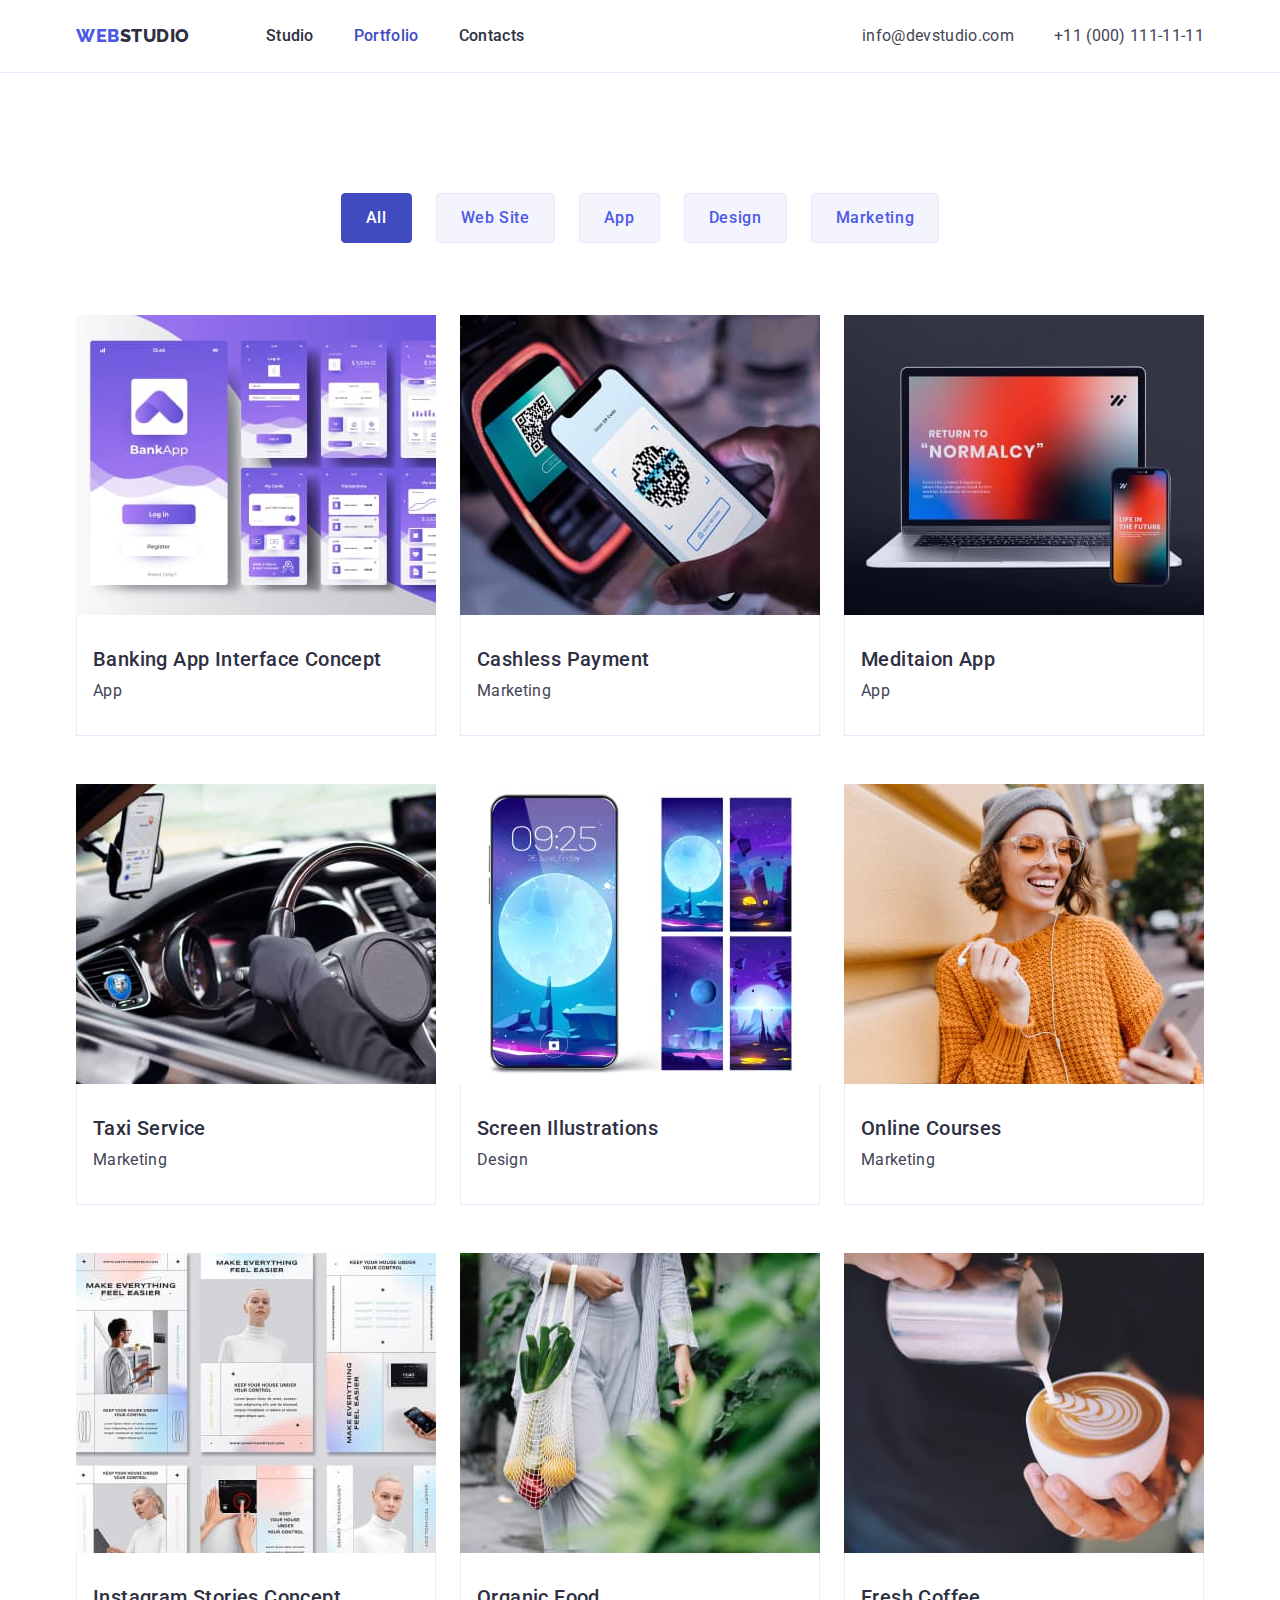
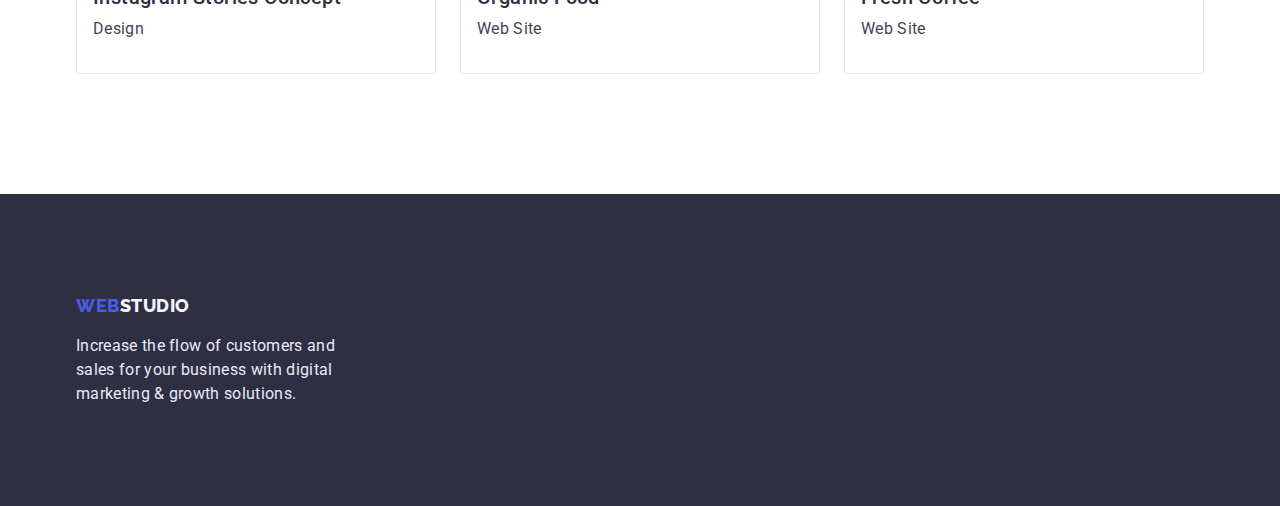
==== commit f167f8e3: "finish update hw-3" ====
--- a/portfolio.html
+++ b/portfolio.html
@@ -22,7 +22,7 @@
   </head>
 
   <body>
-    <header class="header">
+    <header class="header-wrap">
       <div class="container">
         <a href="./index.html" class="link logo"><span class="accent">WEB</span>STUDIO</a>
 
@@ -58,25 +58,25 @@
 
           <ul class="portfolio-nav">
             <li class="item">
-              <button type="button" class="btn active">All</button>
-            </li>
-            <li class="item">
-              <button type="button" class="btn">Web Site</button>
-            </li>
-            <li class="item">
-              <button type="button" class="btn">App</button>
-            </li>
-            <li class="item">
-              <button type="button" class="btn">Design</button>
-            </li>
-            <li class="item">
-              <button type="button" class="btn">Marketing</button>
+              <button type="button" class="btn btn-portfolio active">All</button>
+            </li>
+            <li class="item">
+              <button type="button" class="btn btn-portfolio">Web Site</button>
+            </li>
+            <li class="item">
+              <button type="button" class="btn btn-portfolio">App</button>
+            </li>
+            <li class="item">
+              <button type="button" class="btn btn-portfolio">Design</button>
+            </li>
+            <li class="item">
+              <button type="button" class="btn btn-portfolio">Marketing</button>
             </li>
           </ul>
 
           <ul class="portfolio-cards">
             <li class="item">
-              <div class="card">
+              <a href="" class="link">
                 <div class="card-thumb">
                   <img
                     src="./images/portfolio-01.jpg"
@@ -90,11 +90,11 @@
                   <h2 class="subtitle">Banking App Interface Concept</h2>
                   <p class="text">App</p>
                 </div>
-              </div>
-            </li>
-
-            <li class="item">
-              <div class="card">
+              </a>
+            </li>
+
+            <li class="item">
+              <a href="" class="link">
                 <div class="card-thumb">
                   <img
                     src="./images/portfolio-02.jpg"
@@ -107,11 +107,11 @@
                   <h2 class="subtitle">Cashless Payment</h2>
                   <p class="text">Marketing</p>
                 </div>
-              </div>
-            </li>
-
-            <li class="item">
-              <div class="card">
+              </a>
+            </li>
+
+            <li class="item">
+              <a href="" class="link">
                 <div class="card-thumb">
                   <img
                     class="cart-img"
@@ -126,11 +126,11 @@
                   <h2 class="subtitle">Meditaion App</h2>
                   <p class="text">App</p>
                 </div>
-              </div>
-            </li>
-
-            <li class="item">
-              <div class="card">
+              </a>
+            </li>
+
+            <li class="item">
+              <a href="" class="link">
                 <div class="card-thumb">
                   <img
                     src="./images/portfolio-04.jpg"
@@ -144,11 +144,11 @@
                   <h2 class="subtitle">Taxi Service</h2>
                   <p class="text">Marketing</p>
                 </div>
-              </div>
-            </li>
-
-            <li class="item">
-              <div class="card">
+              </a>
+            </li>
+
+            <li class="item">
+              <a href="" class="link">
                 <div class="card-thumb">
                   <img
                     src="./images/portfolio-05.jpg"
@@ -162,11 +162,11 @@
                   <h2 class="subtitle">Screen Illustrations</h2>
                   <p class="text">Design</p>
                 </div>
-              </div>
-            </li>
-
-            <li class="item">
-              <div class="card">
+              </a>
+            </li>
+
+            <li class="item">
+              <a href="" class="link">
                 <div class="card-thumb">
                   <img
                     src="./images/portfolio-06.jpg"
@@ -180,11 +180,11 @@
                   <h2 class="subtitle">Online Courses</h2>
                   <p class="text">Marketing</p>
                 </div>
-              </div>
-            </li>
-
-            <li class="item">
-              <div class="card">
+              </a>
+            </li>
+
+            <li class="item">
+              <a href="" class="link">
                 <div class="card-thumb">
                   <img
                     src="./images/portfolio-07.jpg"
@@ -198,11 +198,11 @@
                   <h2 class="subtitle">Instagram Stories Concept</h2>
                   <p class="text">Design</p>
                 </div>
-              </div>
-            </li>
-
-            <li class="item">
-              <div class="card">
+              </a>
+            </li>
+
+            <li class="item">
+              <a href="" class="link">
                 <div class="card-thumb">
                   <img
                     src="./images/portfolio-08.jpg"
@@ -216,11 +216,11 @@
                   <h2 class="subtitle">Organic Food</h2>
                   <p class="text">Web Site</p>
                 </div>
-              </div>
-            </li>
-
-            <li class="item">
-              <div class="card">
+              </a>
+            </li>
+
+            <li class="item">
+              <a href="" class="link">
                 <div class="card-thumb">
                   <img
                     src="./images/portfolio-09.jpg"
@@ -234,14 +234,14 @@
                   <h2 class="subtitle">Fresh Coffee</h2>
                   <p class="text">Web Site</p>
                 </div>
-              </div>
+              </a>
             </li>
           </ul>
         </div>
       </section>
     </main>
 
-    <footer class="footer">
+    <footer class="footer-wrap">
       <div class="container">
         <a href="./index.html" class="link logo"><span class="accent">WEB</span>STUDIO</a>
         <p class="text">
--- a/css/styles.css
+++ b/css/styles.css
@@ -1,4 +1,5 @@
 :root {
+  --primary-font: 'Roboto', sans-serif;
   /* IRIS: CTAs Focused Active states Links */
   --primary-brand-color: #4d5ae5;
   --pressed-state-color: #404bbf;
@@ -37,7 +38,7 @@
 }
 
 body {
-  font-family: 'Roboto', sans-serif;
+  font-family: var(--primary-font);
   font-size: 16px;
   letter-spacing: 0.02em;
   color: var(--primary-text-color);
@@ -60,10 +61,16 @@
   height: auto;
 }
 
-ul {
+ul,
+ol {
   list-style: none;
   margin: 0;
-  padding: 0;
+  padding-left: 0;
+}
+
+a {
+  text-decoration: none;
+  color: inherit;
 }
 
 /*! ---------------------- */
@@ -83,10 +90,6 @@
   overflow: hidden;
 }
 
-.link {
-  text-decoration: none;
-}
-
 .accent {
   color: var(--primary-brand-color);
 }
@@ -100,15 +103,16 @@
 }
 
 .btn {
+  display: block;
+  cursor: pointer;
   padding: 12px 24px;
-  cursor: pointer;
   font-family: 'Roboto', sans-serif;
   font-weight: 500;
   font-size: 16px;
   line-height: 1.5;
   letter-spacing: 0.04em;
   color: var(--primary-brand-color);
-  background-color: var(--accent-color);
+  background-color: var(--light-color);
   border: 1px solid var(--accent-color);
   border-radius: 4px;
 }
@@ -121,6 +125,11 @@
   border-color: var(--pressed-state-color);
 }
 
+.mx-auto {
+  margin-left: auto;
+  margin-right: auto;
+}
+
 .container {
   width: 1158px;
   margin-left: auto;
@@ -155,16 +164,21 @@
 
 .section .text {
   line-height: 1.5;
+  margin-top: 8px;
+}
+
+.pt-0 {
+  padding-top: 0;
 }
 
 /*? ---------------------- */
 /*? HEADER                 */
 /*? ---------------------- */
-.header {
+.header-wrap {
   border-bottom: 1px solid var(--accent-color);
 }
 
-.header .container {
+.header-wrap .container {
   display: flex;
   padding-top: 24px;
   padding-bottom: 24px;
@@ -225,8 +239,10 @@
 /*? HERO section           */
 /*? ---------------------- */
 .hero {
+  padding-top: 188px;
+  padding-bottom: 188px;
+
   background-color: var(--dark-color);
-  text-align: center;
 }
 
 .title-hero {
@@ -236,8 +252,6 @@
   line-height: 1.07;
   letter-spacing: 0.02em;
   max-width: 500px;
-  margin-left: auto;
-  margin-right: auto;
 }
 
 .btn-hero {
@@ -256,17 +270,13 @@
 }
 
 .skills-list > .item {
-  width: 264px;
+  flex-basis: calc(100% / 4);
 }
 
 .skills-list > .item:not(:last-child) {
   margin-right: var(--card-col-gap);
 }
 
-.skills-list .text {
-  margin-top: 8px;
-}
-
 /*? ---------------------- */
 /*? WORK section           */
 /*? ---------------------- */
@@ -276,7 +286,7 @@
   margin-top: 72px;
 }
 
-.work-list .item:not(:last-child) {
+.work-list > .item:not(:last-child) {
   margin-right: 24px;
 }
 
@@ -289,44 +299,39 @@
 
 .team-list {
   display: flex;
-  justify-content: center;
   margin-top: 72px;
 }
 
-.team-list .item {
-  padding-bottom: 32px;
+.team-list > .item {
+  flex-basis: calc(100% / 4);
   background-color: var(--white-color);
   border-radius: 0px 0px 4px 4px;
 }
 
-.team-list .item:not(:last-child) {
+.team-list > .item:not(:last-child) {
   margin-right: 24px;
 }
 
-.team-list .subtitle {
-  margin-top: 32px;
-}
-
-.team-list .text {
-  margin-top: 8px;
+.team-content {
+  padding: 32px 16px;
 }
 
 /*? ---------------------- */
 /*? FOOTER                 */
 /*? ---------------------- */
 
-.footer {
+.footer-wrap {
   padding: 100px 0;
   background-color: var(--dark-color);
   color: var(--accent-color);
 }
 
-.footer .logo {
+.footer-wrap .logo {
   margin-right: 0;
   color: var(--light-color);
 }
 
-.footer .text {
+.footer-wrap .text {
   display: block;
   margin-top: 16px;
   line-height: 1.5;
@@ -342,7 +347,7 @@
   margin-bottom: 72px;
 }
 
-.portfolio-nav .item:not(:last-child) {
+.portfolio-nav > .item:not(:last-child) {
   margin-right: 24px;
 }
 
@@ -367,7 +372,3 @@
   padding-bottom: 32px;
   padding-left: 16px;
 }
-
-.portfolio-cards .text {
-  margin-top: 8px;
-}
